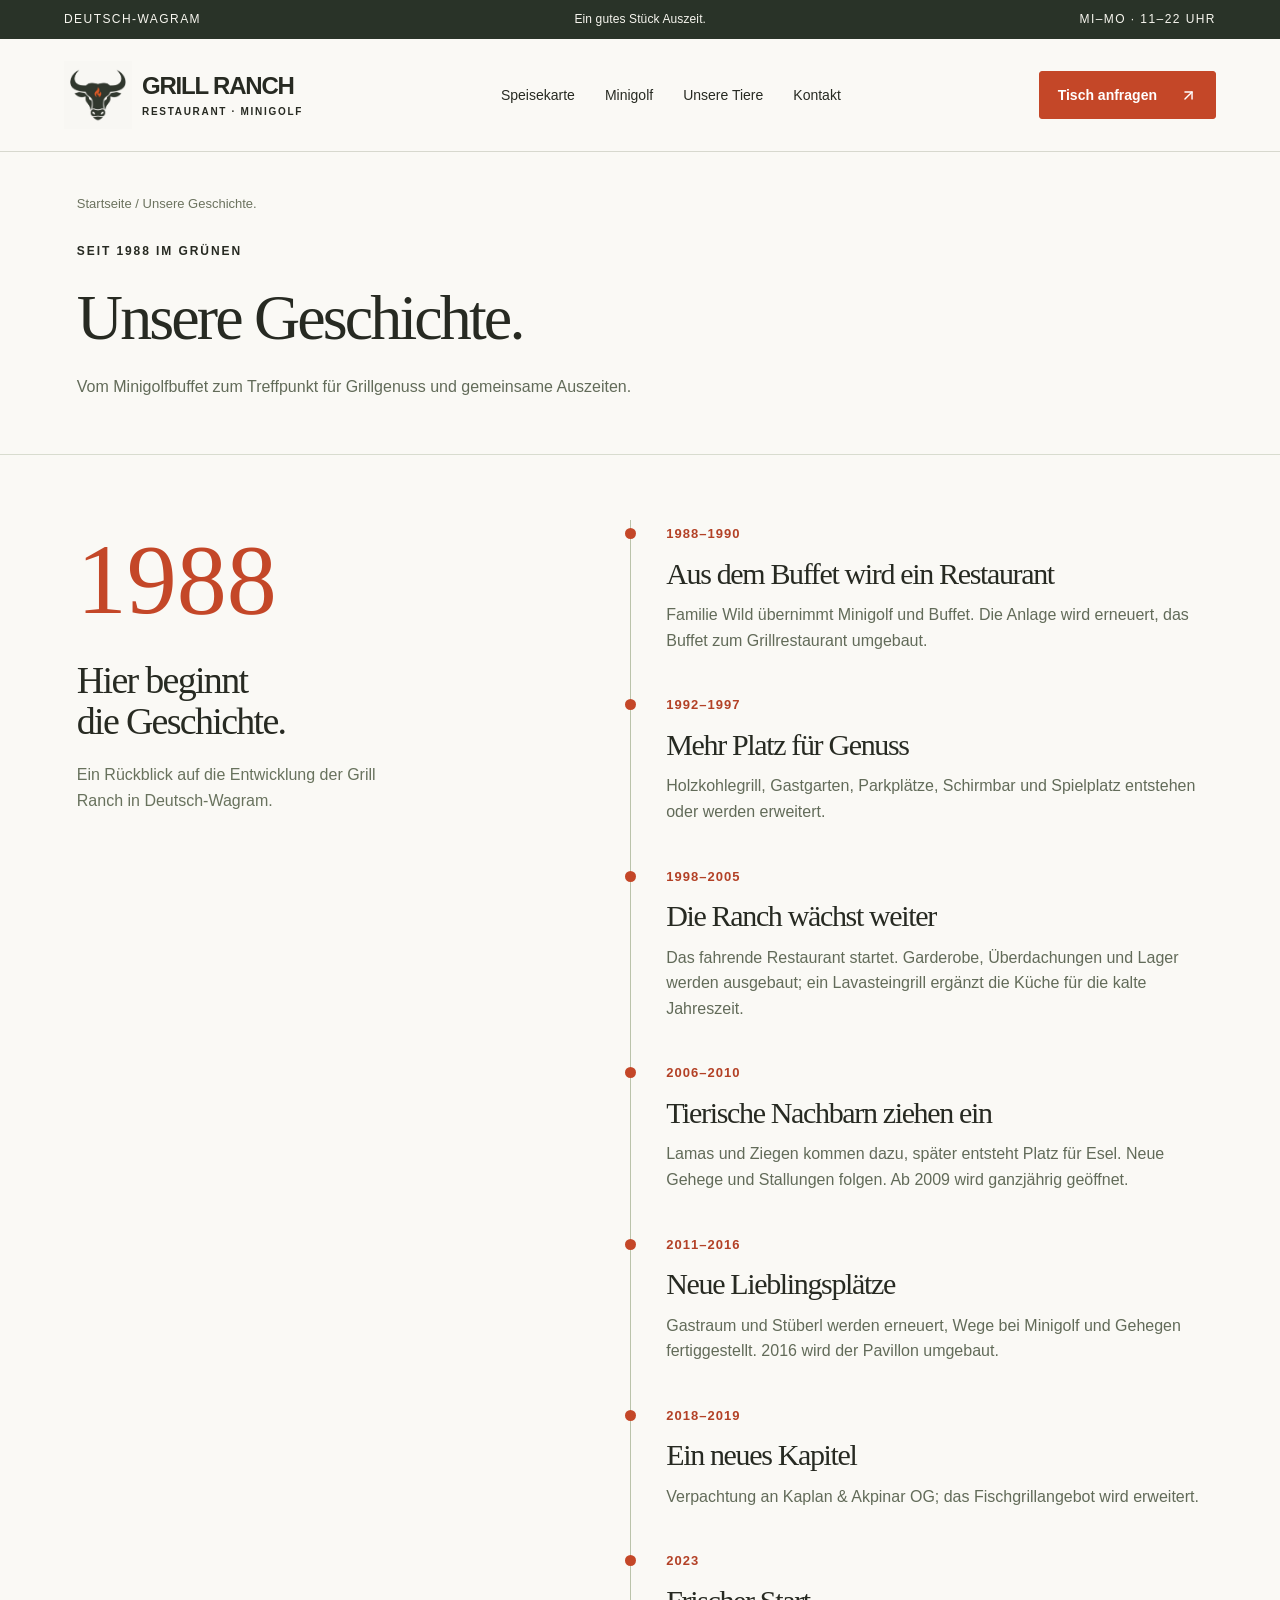
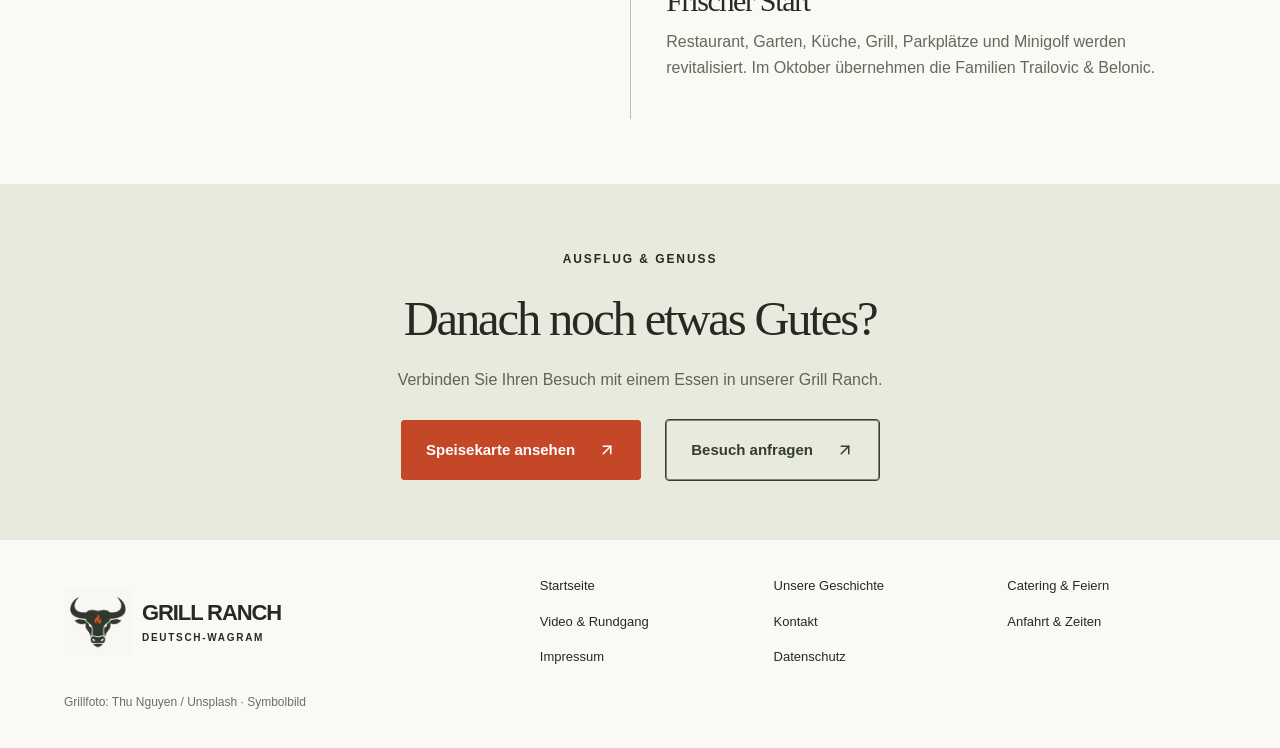
==== chronik.html @ 6a614e38 "Alle Unterseiten modernisieren und direkt zum Kontaktformular verlinken" ====
<!DOCTYPE html><html lang="de"><head><meta charSet="utf-8"/><meta name="viewport" content="width=device-width, initial-scale=1"/><link rel="preload" href="./ranch-logo.png" as="image"/><link rel="stylesheet" href="./style.css"><title>Unsere Geschichte. | Grill Ranch Deutsch-Wagram</title><meta name="description" content="Vom Minigolfbuffet zum Treffpunkt für Grillgenuss und gemeinsame Auszeiten."/>
<meta name="robots" content="noindex, nofollow"><link rel="icon" href="./favicon.svg"></head><body><a class="skip" href="#inhalt">Zum Inhalt</a><div class="topline">DEUTSCH-WAGRAM <span>Ein gutes Stück Auszeit.</span> MI–MO · 11–22 UHR</div><header class="site-header"><a href="./" class="brand" aria-label="Grill Ranch Startseite"><img class="brand-mark" src="./ranch-logo.png" alt=""/><span>GRILL RANCH<small>RESTAURANT · MINIGOLF</small></span></a><nav aria-label="Hauptnavigation"><a href="./speisekarte.html">Speisekarte</a><a href="./minigolf.html">Minigolf</a><a href="./tiere.html">Unsere Tiere</a><a href="./kontakt.html">Kontakt</a></nav><a class="button small" href="./kontakt.html#formular">Tisch anfragen <svg xmlns="http://www.w3.org/2000/svg" width="17" height="17" viewBox="0 0 24 24" fill="none" stroke="currentColor" stroke-width="2" stroke-linecap="round" stroke-linejoin="round" class="lucide lucide-arrow-up-right" aria-hidden="true"><path d="M7 7h10v10"></path><path d="M7 17 17 7"></path></svg></a></header><main id="inhalt"><section class="info-heading"><a class="breadcrumb" href="./">Startseite / <!-- -->Unsere Geschichte.</a><p class="eyebrow">SEIT 1988 IM GRÜNEN</p><h1>Unsere Geschichte.</h1><p>Vom Minigolfbuffet zum Treffpunkt für Grillgenuss und gemeinsame Auszeiten.</p></section><section class="timeline-section"><div class="timeline-aside"><span class="big-year">1988</span><h2>Hier beginnt<br/>die Geschichte.</h2><p>Ein Rückblick auf die Entwicklung der Grill Ranch in Deutsch-Wagram.</p></div><ol class="timeline"><li><span>1988–1990</span><h2>Aus dem Buffet wird ein Restaurant</h2><p>Familie Wild übernimmt Minigolf und Buffet. Die Anlage wird erneuert, das Buffet zum Grillrestaurant umgebaut.</p></li><li><span>1992–1997</span><h2>Mehr Platz für Genuss</h2><p>Holzkohlegrill, Gastgarten, Parkplätze, Schirmbar und Spielplatz entstehen oder werden erweitert.</p></li><li><span>1998–2005</span><h2>Die Ranch wächst weiter</h2><p>Das fahrende Restaurant startet. Garderobe, Überdachungen und Lager werden ausgebaut; ein Lavasteingrill ergänzt die Küche für die kalte Jahreszeit.</p></li><li><span>2006–2010</span><h2>Tierische Nachbarn ziehen ein</h2><p>Lamas und Ziegen kommen dazu, später entsteht Platz für Esel. Neue Gehege und Stallungen folgen. Ab 2009 wird ganzjährig geöffnet.</p></li><li><span>2011–2016</span><h2>Neue Lieblingsplätze</h2><p>Gastraum und Stüberl werden erneuert, Wege bei Minigolf und Gehegen fertiggestellt. 2016 wird der Pavillon umgebaut.</p></li><li><span>2018–2019</span><h2>Ein neues Kapitel</h2><p>Verpachtung an Kaplan &amp; Akpinar OG; das Fischgrillangebot wird erweitert.</p></li><li><span>2023</span><h2>Frischer Start</h2><p>Restaurant, Garten, Küche, Grill, Parkplätze und Minigolf werden revitalisiert. Im Oktober übernehmen die Familien Trailovic &amp; Belonic.</p></li></ol></section><section class="reservation"><p class="eyebrow">AUSFLUG &amp; GENUSS</p><h2>Danach noch etwas Gutes?</h2><p>Verbinden Sie Ihren Besuch mit einem Essen in unserer Grill Ranch.</p><div class="actions"><a class="button" href="./speisekarte.html">Speisekarte ansehen <svg xmlns="http://www.w3.org/2000/svg" width="18" height="18" viewBox="0 0 24 24" fill="none" stroke="currentColor" stroke-width="2" stroke-linecap="round" stroke-linejoin="round" class="lucide lucide-arrow-up-right" aria-hidden="true"><path d="M7 7h10v10"></path><path d="M7 17 17 7"></path></svg></a><a class="button outline" href="./kontakt.html#formular">Besuch anfragen <svg xmlns="http://www.w3.org/2000/svg" width="18" height="18" viewBox="0 0 24 24" fill="none" stroke="currentColor" stroke-width="2" stroke-linecap="round" stroke-linejoin="round" class="lucide lucide-arrow-up-right" aria-hidden="true"><path d="M7 7h10v10"></path><path d="M7 17 17 7"></path></svg></a></div></section></main><footer class="ranch-footer"><a class="brand" href="./"><img class="brand-mark" src="./ranch-logo.png" alt=""/><span>GRILL RANCH<small>DEUTSCH-WAGRAM</small></span></a><nav aria-label="Weitere Seiten"><a href="./">Startseite</a><a href="./chronik.html">Unsere Geschichte</a><a href="./mobil.html">Catering &amp; Feiern</a><a href="./video.html">Video &amp; Rundgang</a><a href="./kontakt.html#formular">Kontakt</a><a href="./#besuch">Anfahrt &amp; Zeiten</a><a href="./impressum.html">Impressum</a><a href="./datenschutz.html">Datenschutz</a></nav><small>Grillfoto: Thu Nguyen / Unsplash · Symbolbild</small></footer><div class="mobile-bar"><a href="./kontakt.html#formular">Kontakt</a><a href="tel:+4322473551"><svg xmlns="http://www.w3.org/2000/svg" width="17" height="17" viewBox="0 0 24 24" fill="none" stroke="currentColor" stroke-width="2" stroke-linecap="round" stroke-linejoin="round" class="lucide lucide-phone" aria-hidden="true"><path d="M13.832 16.568a1 1 0 0 0 1.213-.303l.355-.465A2 2 0 0 1 17 15h3a2 2 0 0 1 2 2v3a2 2 0 0 1-2 2A18 18 0 0 1 2 4a2 2 0 0 1 2-2h3a2 2 0 0 1 2 2v3a2 2 0 0 1-.8 1.6l-.468.351a1 1 0 0 0-.292 1.233 14 14 0 0 0 6.392 6.384"></path></svg> Tisch telefonisch anfragen</a></div></body></html>
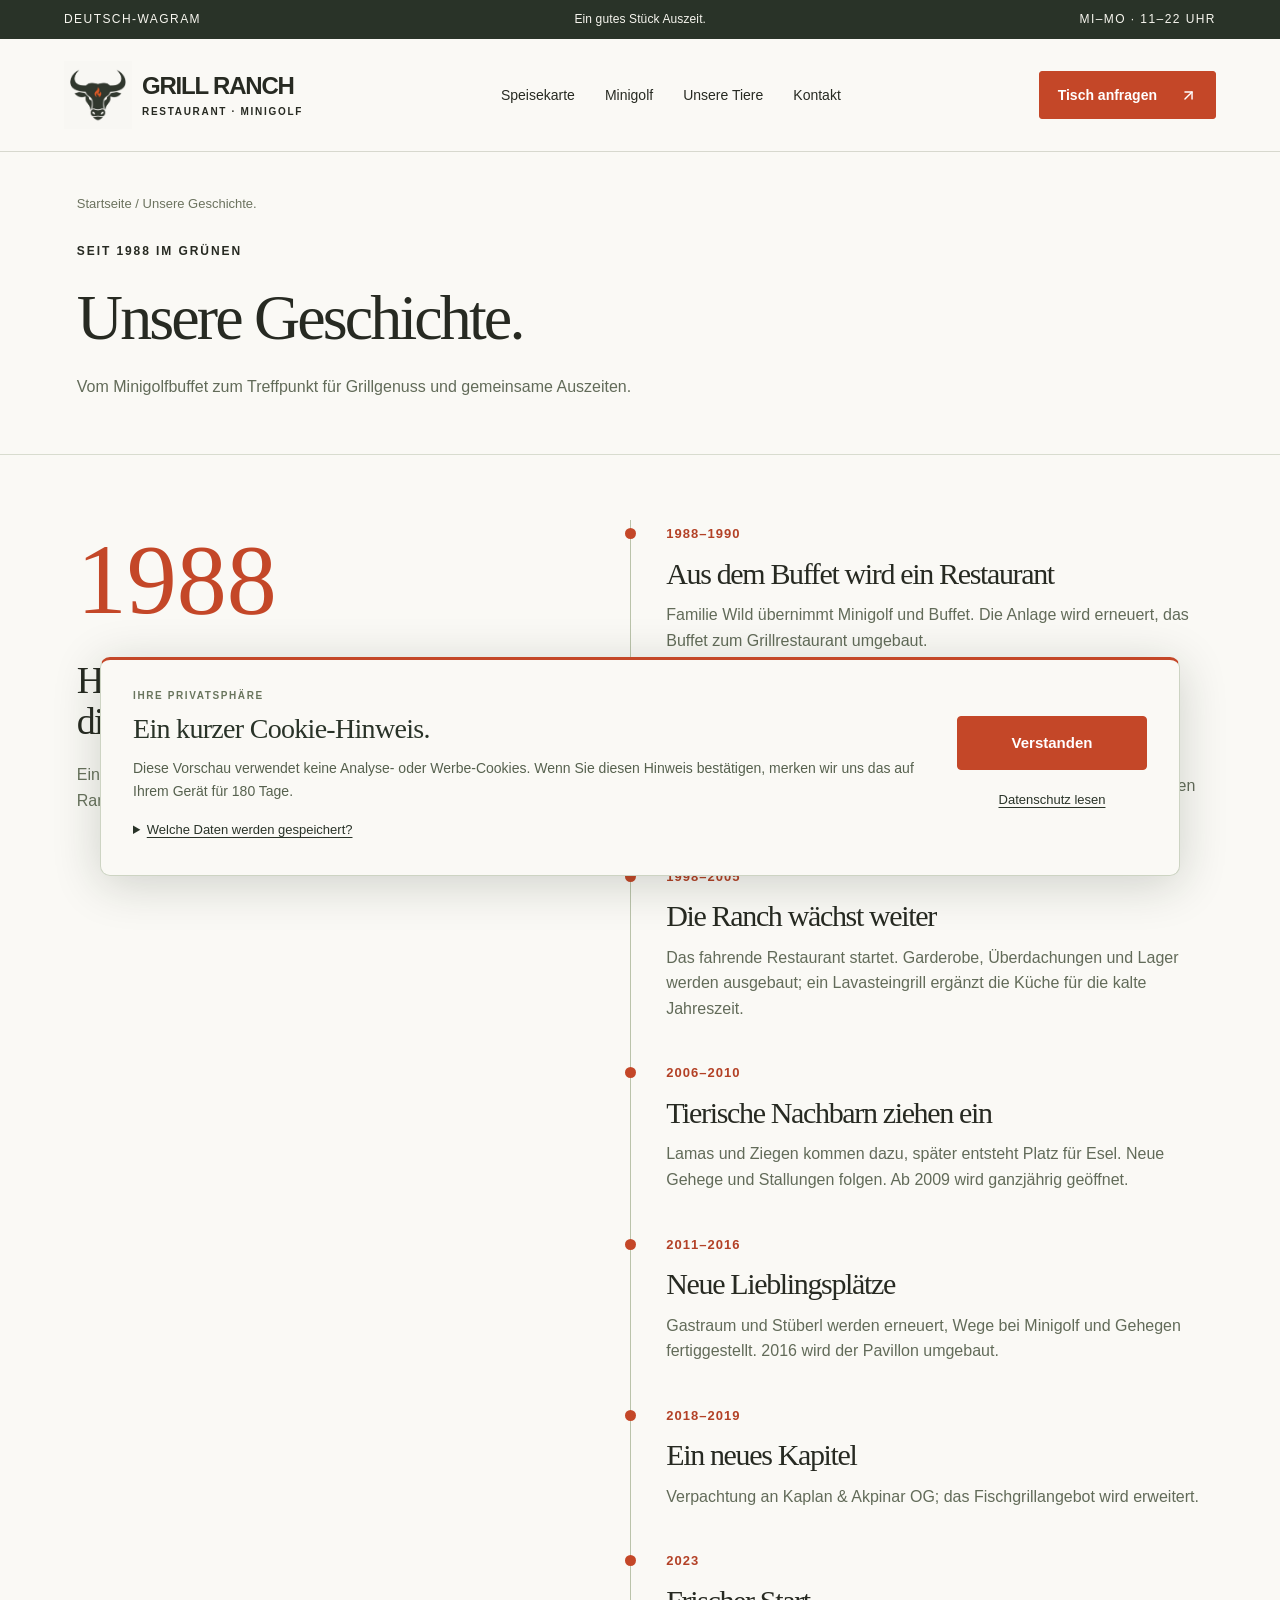
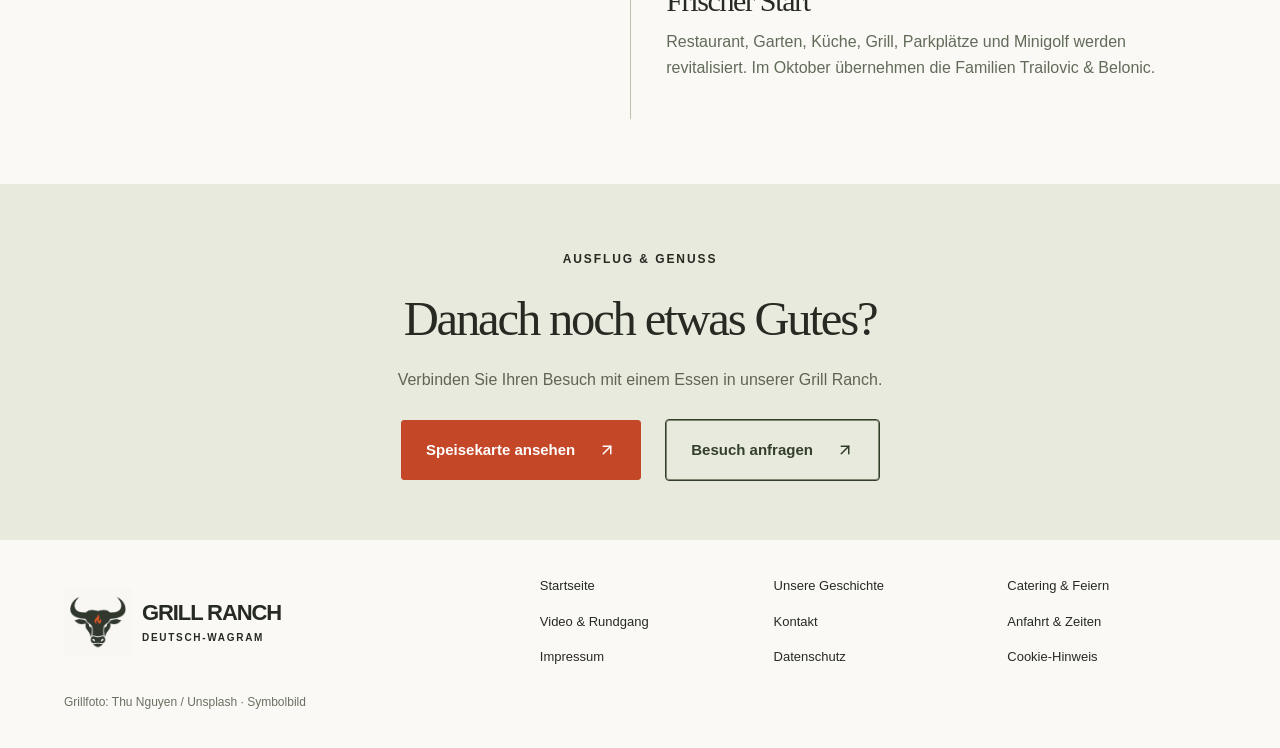
==== commit d8bc7887: "Dezenten Cookie-Hinweis und Datenschutzdetails ergänzen" ====
--- a/chronik.html
+++ b/chronik.html
@@ -1,2 +1,2 @@
 <!DOCTYPE html><html lang="de"><head><meta charSet="utf-8"/><meta name="viewport" content="width=device-width, initial-scale=1"/><link rel="preload" href="./ranch-logo.png" as="image"/><link rel="stylesheet" href="./style.css"><title>Unsere Geschichte. | Grill Ranch Deutsch-Wagram</title><meta name="description" content="Vom Minigolfbuffet zum Treffpunkt für Grillgenuss und gemeinsame Auszeiten."/>
-<meta name="robots" content="noindex, nofollow"><link rel="icon" href="./favicon.svg"></head><body><a class="skip" href="#inhalt">Zum Inhalt</a><div class="topline">DEUTSCH-WAGRAM <span>Ein gutes Stück Auszeit.</span> MI–MO · 11–22 UHR</div><header class="site-header"><a href="./" class="brand" aria-label="Grill Ranch Startseite"><img class="brand-mark" src="./ranch-logo.png" alt=""/><span>GRILL RANCH<small>RESTAURANT · MINIGOLF</small></span></a><nav aria-label="Hauptnavigation"><a href="./speisekarte.html">Speisekarte</a><a href="./minigolf.html">Minigolf</a><a href="./tiere.html">Unsere Tiere</a><a href="./kontakt.html">Kontakt</a></nav><a class="button small" href="./kontakt.html#formular">Tisch anfragen <svg xmlns="http://www.w3.org/2000/svg" width="17" height="17" viewBox="0 0 24 24" fill="none" stroke="currentColor" stroke-width="2" stroke-linecap="round" stroke-linejoin="round" class="lucide lucide-arrow-up-right" aria-hidden="true"><path d="M7 7h10v10"></path><path d="M7 17 17 7"></path></svg></a></header><main id="inhalt"><section class="info-heading"><a class="breadcrumb" href="./">Startseite / <!-- -->Unsere Geschichte.</a><p class="eyebrow">SEIT 1988 IM GRÜNEN</p><h1>Unsere Geschichte.</h1><p>Vom Minigolfbuffet zum Treffpunkt für Grillgenuss und gemeinsame Auszeiten.</p></section><section class="timeline-section"><div class="timeline-aside"><span class="big-year">1988</span><h2>Hier beginnt<br/>die Geschichte.</h2><p>Ein Rückblick auf die Entwicklung der Grill Ranch in Deutsch-Wagram.</p></div><ol class="timeline"><li><span>1988–1990</span><h2>Aus dem Buffet wird ein Restaurant</h2><p>Familie Wild übernimmt Minigolf und Buffet. Die Anlage wird erneuert, das Buffet zum Grillrestaurant umgebaut.</p></li><li><span>1992–1997</span><h2>Mehr Platz für Genuss</h2><p>Holzkohlegrill, Gastgarten, Parkplätze, Schirmbar und Spielplatz entstehen oder werden erweitert.</p></li><li><span>1998–2005</span><h2>Die Ranch wächst weiter</h2><p>Das fahrende Restaurant startet. Garderobe, Überdachungen und Lager werden ausgebaut; ein Lavasteingrill ergänzt die Küche für die kalte Jahreszeit.</p></li><li><span>2006–2010</span><h2>Tierische Nachbarn ziehen ein</h2><p>Lamas und Ziegen kommen dazu, später entsteht Platz für Esel. Neue Gehege und Stallungen folgen. Ab 2009 wird ganzjährig geöffnet.</p></li><li><span>2011–2016</span><h2>Neue Lieblingsplätze</h2><p>Gastraum und Stüberl werden erneuert, Wege bei Minigolf und Gehegen fertiggestellt. 2016 wird der Pavillon umgebaut.</p></li><li><span>2018–2019</span><h2>Ein neues Kapitel</h2><p>Verpachtung an Kaplan &amp; Akpinar OG; das Fischgrillangebot wird erweitert.</p></li><li><span>2023</span><h2>Frischer Start</h2><p>Restaurant, Garten, Küche, Grill, Parkplätze und Minigolf werden revitalisiert. Im Oktober übernehmen die Familien Trailovic &amp; Belonic.</p></li></ol></section><section class="reservation"><p class="eyebrow">AUSFLUG &amp; GENUSS</p><h2>Danach noch etwas Gutes?</h2><p>Verbinden Sie Ihren Besuch mit einem Essen in unserer Grill Ranch.</p><div class="actions"><a class="button" href="./speisekarte.html">Speisekarte ansehen <svg xmlns="http://www.w3.org/2000/svg" width="18" height="18" viewBox="0 0 24 24" fill="none" stroke="currentColor" stroke-width="2" stroke-linecap="round" stroke-linejoin="round" class="lucide lucide-arrow-up-right" aria-hidden="true"><path d="M7 7h10v10"></path><path d="M7 17 17 7"></path></svg></a><a class="button outline" href="./kontakt.html#formular">Besuch anfragen <svg xmlns="http://www.w3.org/2000/svg" width="18" height="18" viewBox="0 0 24 24" fill="none" stroke="currentColor" stroke-width="2" stroke-linecap="round" stroke-linejoin="round" class="lucide lucide-arrow-up-right" aria-hidden="true"><path d="M7 7h10v10"></path><path d="M7 17 17 7"></path></svg></a></div></section></main><footer class="ranch-footer"><a class="brand" href="./"><img class="brand-mark" src="./ranch-logo.png" alt=""/><span>GRILL RANCH<small>DEUTSCH-WAGRAM</small></span></a><nav aria-label="Weitere Seiten"><a href="./">Startseite</a><a href="./chronik.html">Unsere Geschichte</a><a href="./mobil.html">Catering &amp; Feiern</a><a href="./video.html">Video &amp; Rundgang</a><a href="./kontakt.html#formular">Kontakt</a><a href="./#besuch">Anfahrt &amp; Zeiten</a><a href="./impressum.html">Impressum</a><a href="./datenschutz.html">Datenschutz</a></nav><small>Grillfoto: Thu Nguyen / Unsplash · Symbolbild</small></footer><div class="mobile-bar"><a href="./kontakt.html#formular">Kontakt</a><a href="tel:+4322473551"><svg xmlns="http://www.w3.org/2000/svg" width="17" height="17" viewBox="0 0 24 24" fill="none" stroke="currentColor" stroke-width="2" stroke-linecap="round" stroke-linejoin="round" class="lucide lucide-phone" aria-hidden="true"><path d="M13.832 16.568a1 1 0 0 0 1.213-.303l.355-.465A2 2 0 0 1 17 15h3a2 2 0 0 1 2 2v3a2 2 0 0 1-2 2A18 18 0 0 1 2 4a2 2 0 0 1 2-2h3a2 2 0 0 1 2 2v3a2 2 0 0 1-.8 1.6l-.468.351a1 1 0 0 0-.292 1.233 14 14 0 0 0 6.392 6.384"></path></svg> Tisch telefonisch anfragen</a></div></body></html>+<meta name="robots" content="noindex, nofollow"><link rel="icon" href="./favicon.svg"><link rel="stylesheet" href="./cookie-notice.css"></head><body><a class="skip" href="#inhalt">Zum Inhalt</a><div class="topline">DEUTSCH-WAGRAM <span>Ein gutes Stück Auszeit.</span> MI–MO · 11–22 UHR</div><header class="site-header"><a href="./" class="brand" aria-label="Grill Ranch Startseite"><img class="brand-mark" src="./ranch-logo.png" alt=""/><span>GRILL RANCH<small>RESTAURANT · MINIGOLF</small></span></a><nav aria-label="Hauptnavigation"><a href="./speisekarte.html">Speisekarte</a><a href="./minigolf.html">Minigolf</a><a href="./tiere.html">Unsere Tiere</a><a href="./kontakt.html">Kontakt</a></nav><a class="button small" href="./kontakt.html#formular">Tisch anfragen <svg xmlns="http://www.w3.org/2000/svg" width="17" height="17" viewBox="0 0 24 24" fill="none" stroke="currentColor" stroke-width="2" stroke-linecap="round" stroke-linejoin="round" class="lucide lucide-arrow-up-right" aria-hidden="true"><path d="M7 7h10v10"></path><path d="M7 17 17 7"></path></svg></a></header><main id="inhalt"><section class="info-heading"><a class="breadcrumb" href="./">Startseite / <!-- -->Unsere Geschichte.</a><p class="eyebrow">SEIT 1988 IM GRÜNEN</p><h1>Unsere Geschichte.</h1><p>Vom Minigolfbuffet zum Treffpunkt für Grillgenuss und gemeinsame Auszeiten.</p></section><section class="timeline-section"><div class="timeline-aside"><span class="big-year">1988</span><h2>Hier beginnt<br/>die Geschichte.</h2><p>Ein Rückblick auf die Entwicklung der Grill Ranch in Deutsch-Wagram.</p></div><ol class="timeline"><li><span>1988–1990</span><h2>Aus dem Buffet wird ein Restaurant</h2><p>Familie Wild übernimmt Minigolf und Buffet. Die Anlage wird erneuert, das Buffet zum Grillrestaurant umgebaut.</p></li><li><span>1992–1997</span><h2>Mehr Platz für Genuss</h2><p>Holzkohlegrill, Gastgarten, Parkplätze, Schirmbar und Spielplatz entstehen oder werden erweitert.</p></li><li><span>1998–2005</span><h2>Die Ranch wächst weiter</h2><p>Das fahrende Restaurant startet. Garderobe, Überdachungen und Lager werden ausgebaut; ein Lavasteingrill ergänzt die Küche für die kalte Jahreszeit.</p></li><li><span>2006–2010</span><h2>Tierische Nachbarn ziehen ein</h2><p>Lamas und Ziegen kommen dazu, später entsteht Platz für Esel. Neue Gehege und Stallungen folgen. Ab 2009 wird ganzjährig geöffnet.</p></li><li><span>2011–2016</span><h2>Neue Lieblingsplätze</h2><p>Gastraum und Stüberl werden erneuert, Wege bei Minigolf und Gehegen fertiggestellt. 2016 wird der Pavillon umgebaut.</p></li><li><span>2018–2019</span><h2>Ein neues Kapitel</h2><p>Verpachtung an Kaplan &amp; Akpinar OG; das Fischgrillangebot wird erweitert.</p></li><li><span>2023</span><h2>Frischer Start</h2><p>Restaurant, Garten, Küche, Grill, Parkplätze und Minigolf werden revitalisiert. Im Oktober übernehmen die Familien Trailovic &amp; Belonic.</p></li></ol></section><section class="reservation"><p class="eyebrow">AUSFLUG &amp; GENUSS</p><h2>Danach noch etwas Gutes?</h2><p>Verbinden Sie Ihren Besuch mit einem Essen in unserer Grill Ranch.</p><div class="actions"><a class="button" href="./speisekarte.html">Speisekarte ansehen <svg xmlns="http://www.w3.org/2000/svg" width="18" height="18" viewBox="0 0 24 24" fill="none" stroke="currentColor" stroke-width="2" stroke-linecap="round" stroke-linejoin="round" class="lucide lucide-arrow-up-right" aria-hidden="true"><path d="M7 7h10v10"></path><path d="M7 17 17 7"></path></svg></a><a class="button outline" href="./kontakt.html#formular">Besuch anfragen <svg xmlns="http://www.w3.org/2000/svg" width="18" height="18" viewBox="0 0 24 24" fill="none" stroke="currentColor" stroke-width="2" stroke-linecap="round" stroke-linejoin="round" class="lucide lucide-arrow-up-right" aria-hidden="true"><path d="M7 7h10v10"></path><path d="M7 17 17 7"></path></svg></a></div></section></main><footer class="ranch-footer"><a class="brand" href="./"><img class="brand-mark" src="./ranch-logo.png" alt=""/><span>GRILL RANCH<small>DEUTSCH-WAGRAM</small></span></a><nav aria-label="Weitere Seiten"><a href="./">Startseite</a><a href="./chronik.html">Unsere Geschichte</a><a href="./mobil.html">Catering &amp; Feiern</a><a href="./video.html">Video &amp; Rundgang</a><a href="./kontakt.html#formular">Kontakt</a><a href="./#besuch">Anfahrt &amp; Zeiten</a><a href="./impressum.html">Impressum</a><a href="./datenschutz.html">Datenschutz</a></nav><small>Grillfoto: Thu Nguyen / Unsplash · Symbolbild</small></footer><div class="mobile-bar"><a href="./kontakt.html#formular">Kontakt</a><a href="tel:+4322473551"><svg xmlns="http://www.w3.org/2000/svg" width="17" height="17" viewBox="0 0 24 24" fill="none" stroke="currentColor" stroke-width="2" stroke-linecap="round" stroke-linejoin="round" class="lucide lucide-phone" aria-hidden="true"><path d="M13.832 16.568a1 1 0 0 0 1.213-.303l.355-.465A2 2 0 0 1 17 15h3a2 2 0 0 1 2 2v3a2 2 0 0 1-2 2A18 18 0 0 1 2 4a2 2 0 0 1 2-2h3a2 2 0 0 1 2 2v3a2 2 0 0 1-.8 1.6l-.468.351a1 1 0 0 0-.292 1.233 14 14 0 0 0 6.392 6.384"></path></svg> Tisch telefonisch anfragen</a></div><script src="./cookie-notice.js" defer></script></body></html>
--- a/cookie-notice.css
+++ b/cookie-notice.css
@@ -0,0 +1 @@
+.cookie-notice[hidden]{display:none!important}.cookie-notice{position:fixed;z-index:100;left:24px;right:24px;bottom:24px;max-width:1080px;margin:0 auto;display:grid;grid-template-columns:minmax(0,1fr) 190px;gap:32px;padding:28px 32px;background:#faf9f5;color:#293328;border:1px solid #cdd4c3;border-top:3px solid #c44728;border-radius:10px;box-shadow:0 8px 48px #15231430;max-height:calc(100dvh - 48px);overflow:auto;font-family:Arial,sans-serif}.cookie-notice .cookie-kicker{font-size:10px;letter-spacing:.16em;font-weight:700;color:#69755d;margin:0 0 9px}.cookie-notice h2{font-family:Georgia,serif;font-size:28px;line-height:1.15;letter-spacing:-.025em;margin:0 0 12px}.cookie-notice p{font-size:14px;line-height:1.6;margin:0;color:#56614e}.cookie-notice details{margin-top:12px;font-size:13px}.cookie-notice summary{cursor:pointer;text-decoration:underline;text-underline-offset:3px;padding:6px 0}.cookie-notice .cookie-details{border-top:1px solid #d5dbcc;margin-top:10px;padding-top:12px}.cookie-notice .cookie-details p+p{margin-top:12px}.cookie-notice-actions{display:flex;flex-direction:column;justify-content:center;gap:12px}.cookie-confirm{border:1px solid #c44728;border-radius:4px;background:#c44728;color:#fff;font-size:15px;font-weight:700;padding:14px 22px;min-height:48px;cursor:pointer}.cookie-confirm:hover{background:#a8351b}.cookie-privacy{font-size:13px;text-align:center;padding:8px;text-decoration:underline;text-underline-offset:3px}.cookie-reopen{appearance:none;background:none;border:0;padding:0;text-align:left;font:inherit;color:inherit;cursor:pointer}.cookie-reopen:hover{text-decoration:underline}.cookie-notice :focus-visible,.cookie-reopen:focus-visible{outline:2px solid #293328;outline-offset:4px}.cookie-notice-visible .mobile-bar{visibility:hidden}@media(max-width:600px){.cookie-notice{left:12px;right:12px;bottom:max(12px,env(safe-area-inset-bottom));padding:20px;gap:16px;grid-template-columns:1fr;max-height:calc(100dvh - 24px)}.cookie-notice h2{font-size:24px}.cookie-notice p{font-size:13px}.cookie-notice-actions{display:grid;grid-template-columns:1fr 1fr;align-items:center;gap:8px}.cookie-privacy{font-size:12px}}@media print{.cookie-notice,.cookie-reopen{display:none!important}}
